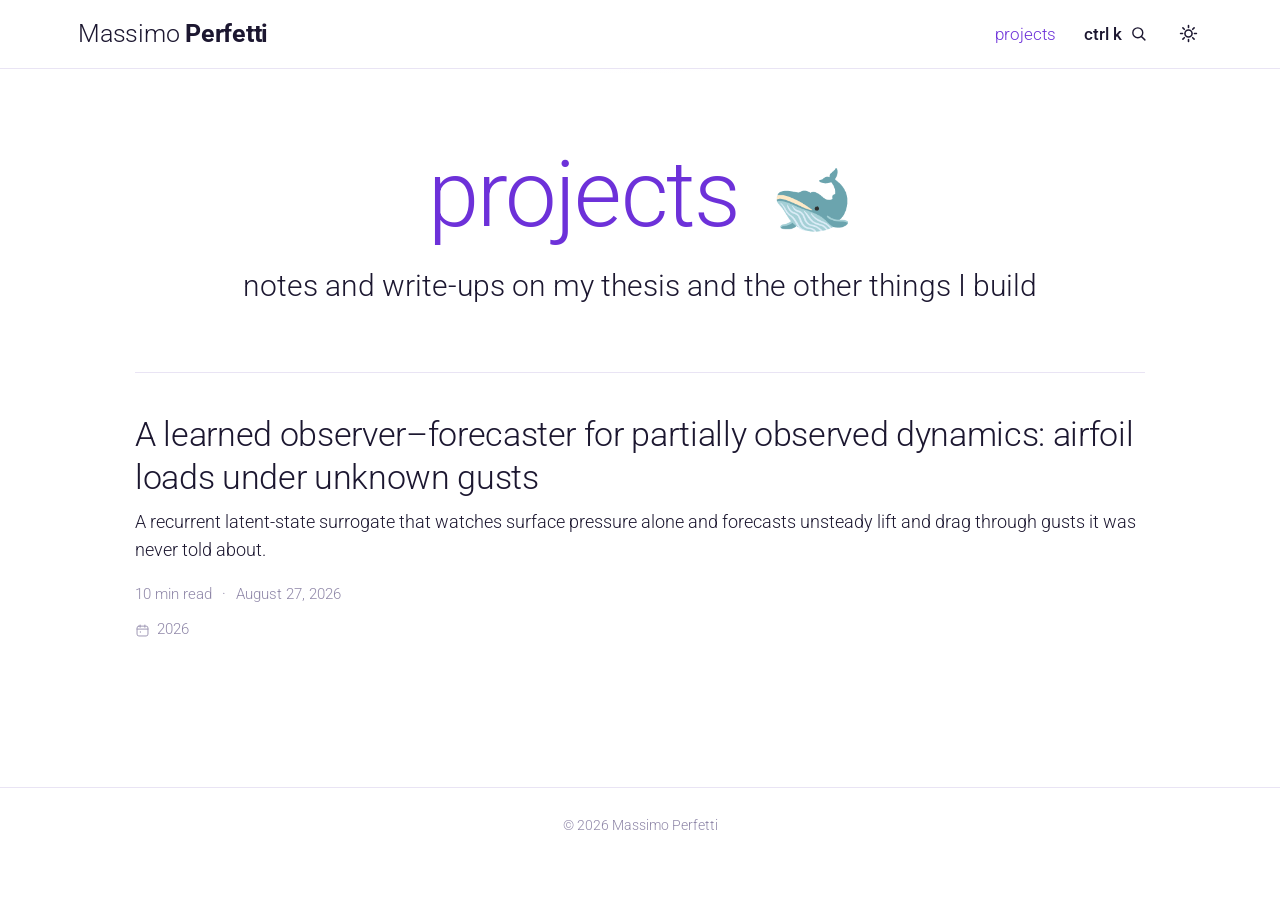
==== index.html @ 525d8341 "feat: personal projects site with ctrl-k search and violet theme" ====
<!doctype html>
<html lang="en" data-theme="light">
  <head>
    <meta charset="utf-8" />
    <meta name="viewport" content="width=device-width, initial-scale=1" />
    <title>projects · Massimo Perfetti</title>
    <meta
      name="description"
      content="Write-ups on my thesis and other projects — Massimo Perfetti."
    />
    <link rel="preconnect" href="https://fonts.googleapis.com" />
    <link rel="preconnect" href="https://fonts.gstatic.com" crossorigin />
    <link
      href="https://fonts.googleapis.com/css2?family=Roboto:wght@300;400;500;700&family=Roboto+Mono:wght@400&display=swap"
      rel="stylesheet"
    />
    <link rel="stylesheet" href="assets/css/main.css" />
    <script src="assets/js/posts.js"></script>
    <script src="assets/js/main.js"></script>
  </head>

  <body data-root="./">
    <header class="site-header">
      <div class="site-header__inner">
        <a class="brand" href="index.html">Massimo <strong>Perfetti</strong></a>

        <nav class="site-nav">
          <a class="is-active" href="index.html">projects</a>

          <button class="nav-search" type="button" data-search-open aria-label="Search (ctrl k)">
            <span class="nav-search__label">ctrl k</span>
            <svg viewBox="0 0 24 24" fill="none" stroke="currentColor" stroke-width="2" aria-hidden="true">
              <circle cx="11" cy="11" r="7" />
              <line x1="16.5" y1="16.5" x2="21" y2="21" stroke-linecap="round" />
            </svg>
          </button>

          <button class="theme-toggle" type="button" data-theme-toggle aria-label="Toggle theme">
            <svg class="icon-sun" viewBox="0 0 24 24" fill="none" stroke="currentColor" stroke-width="2" aria-hidden="true">
              <circle cx="12" cy="12" r="4.5" />
              <path d="M12 2v2.5M12 19.5V22M2 12h2.5M19.5 12H22M4.9 4.9l1.8 1.8M17.3 17.3l1.8 1.8M19.1 4.9l-1.8 1.8M6.7 17.3l-1.8 1.8" stroke-linecap="round" />
            </svg>
            <svg class="icon-moon" viewBox="0 0 24 24" fill="none" stroke="currentColor" stroke-width="2" aria-hidden="true">
              <path d="M20 14.5A8.5 8.5 0 0 1 9.5 4a8.5 8.5 0 1 0 10.5 10.5z" stroke-linejoin="round" />
            </svg>
          </button>
        </nav>
      </div>
    </header>

    <main class="page">
      <section class="masthead">
        <h1 class="masthead__title">projects <span class="emoji">🐋</span></h1>
        <p class="masthead__lede">
          notes and write-ups on my thesis and the other things I build
        </p>
      </section>

      <!-- Entries are rendered from assets/js/posts.js -->
      <section class="post-list" id="post-list"></section>
    </main>

    <footer class="site-footer">© 2026 Massimo Perfetti</footer>

    <!-- ------------------------------------------------------ search modal -->
    <div class="search-overlay" id="search-overlay" role="dialog" aria-modal="true" aria-label="Search">
      <div class="search-panel">
        <div class="search-panel__field">
          <svg viewBox="0 0 24 24" fill="none" stroke="currentColor" stroke-width="2" aria-hidden="true">
            <circle cx="11" cy="11" r="7" />
            <line x1="16.5" y1="16.5" x2="21" y2="21" stroke-linecap="round" />
          </svg>
          <input
            id="search-input"
            type="text"
            placeholder="search keywords…"
            autocomplete="off"
            spellcheck="false"
          />
          <span class="search-hint">esc</span>
        </div>
        <ul class="search-results" id="search-results"></ul>
      </div>
    </div>
  </body>
</html>
---- assets/css/main.css ----
/* ---------------------------------------------------------------------------
   Base tokens. Light is the default; dark is applied via [data-theme="dark"]
   on <html> (set by assets/js/main.js before first paint).
   --------------------------------------------------------------------------- */
:root {
  --bg: #ffffff;
  --bg-elevated: #ffffff;
  --text: #1c1730;
  --text-muted: #6a6285;
  --text-faint: #8f87a8;
  --rule: #e9e4f4;
  --accent: #6d31d9;
  --accent-strong: #5722b8;
  --accent-soft: rgba(109, 49, 217, 0.1);
  --shadow: 0 18px 48px rgba(38, 22, 78, 0.18);
  --header-h: 68px;
  --measure: 760px;
  --font-sans: "Roboto", -apple-system, BlinkMacSystemFont, "Segoe UI", Helvetica, Arial, sans-serif;
  --font-mono: "Roboto Mono", ui-monospace, SFMono-Regular, Menlo, Consolas, monospace;
}

/* midnight violet */
html[data-theme="dark"] {
  --bg: #120f22;
  --bg-elevated: #1b1633;
  --text: #ece8f8;
  --text-muted: #a79ecb;
  --text-faint: #8079a6;
  --rule: #2a2348;
  --accent: #b18bff;
  --accent-strong: #c9adff;
  --accent-soft: rgba(177, 139, 255, 0.16);
  --shadow: 0 18px 48px rgba(0, 0, 0, 0.6);
  --wash: rgba(139, 92, 246, 0.22);
}

*,
*::before,
*::after {
  box-sizing: border-box;
}

html {
  -webkit-text-size-adjust: 100%;
}

body {
  margin: 0;
  background-color: var(--bg);
  /* a violet wash behind the masthead, kept faint on white */
  background-image: radial-gradient(
    900px 460px at 50% -240px,
    var(--wash, rgba(109, 49, 217, 0.07)),
    transparent 70%
  );
  background-repeat: no-repeat;
  background-attachment: fixed;
  color: var(--text);
  font-family: var(--font-sans);
  font-size: 17px;
  line-height: 1.7;
  font-weight: 300;
  -webkit-font-smoothing: antialiased;
}

a {
  color: var(--accent);
  text-decoration: none;
}

a:hover {
  text-decoration: underline;
}

hr {
  border: 0;
  border-top: 1px solid var(--rule);
  margin: 0;
}

/* --------------------------------------------------------------- header --- */
.site-header {
  position: sticky;
  top: 0;
  z-index: 40;
  background: var(--bg);
  background: color-mix(in srgb, var(--bg) 84%, transparent);
  backdrop-filter: saturate(180%) blur(12px);
  border-bottom: 1px solid var(--rule);
}

.site-header__inner {
  max-width: 1180px;
  margin: 0 auto;
  padding: 0 28px;
  height: var(--header-h);
  display: flex;
  align-items: center;
  justify-content: space-between;
  gap: 24px;
}

.brand {
  font-size: 25px;
  letter-spacing: -0.01em;
  color: var(--text);
  font-weight: 300;
  white-space: nowrap;
}

.brand:hover {
  text-decoration: none;
  color: var(--text);
}

.brand strong {
  font-weight: 700;
}

.site-nav {
  display: flex;
  align-items: center;
  gap: 26px;
  font-size: 17px;
}

.site-nav a {
  color: var(--text);
  font-weight: 300;
}

.site-nav a:hover {
  color: var(--accent);
  text-decoration: none;
}

.site-nav a.is-active {
  color: var(--accent);
}

.nav-search {
  display: inline-flex;
  align-items: center;
  gap: 8px;
  background: none;
  border: 0;
  padding: 4px 2px;
  cursor: pointer;
  color: var(--text);
  font-family: inherit;
  font-size: 17px;
  font-weight: 500;
}

.nav-search:hover {
  color: var(--accent);
}

.nav-search svg {
  width: 17px;
  height: 17px;
}

.theme-toggle {
  background: none;
  border: 0;
  cursor: pointer;
  color: var(--text);
  padding: 4px;
  line-height: 0;
}

.theme-toggle:hover {
  color: var(--accent);
}

.theme-toggle svg {
  width: 19px;
  height: 19px;
}

html[data-theme="dark"] .theme-toggle .icon-sun {
  display: none;
}

html:not([data-theme="dark"]) .theme-toggle .icon-moon {
  display: none;
}

/* ------------------------------------------------------------- page body -- */
.page {
  max-width: 1180px;
  margin: 0 auto;
  padding: 0 28px 110px;
}

.masthead {
  text-align: center;
  padding: 78px 0 26px;
}

.masthead__title {
  font-weight: 300;
  font-size: clamp(48px, 8vw, 92px);
  line-height: 1.05;
  color: var(--accent);
  margin: 0 0 22px;
  letter-spacing: -0.02em;
}

.masthead__title .emoji {
  font-size: 0.72em;
  margin-left: 0.18em;
  vertical-align: 0.06em;
}

.masthead__lede {
  max-width: 820px;
  margin: 0 auto;
  font-size: clamp(22px, 2.6vw, 30px);
  line-height: 1.35;
  font-weight: 300;
  color: var(--text);
}

.post-list {
  max-width: 1010px;
  margin: 40px auto 0;
}

.post-item {
  padding: 40px 0 34px;
}

.post-item__title {
  margin: 0 0 10px;
  font-size: clamp(26px, 3.2vw, 34px);
  font-weight: 300;
  line-height: 1.25;
  letter-spacing: -0.01em;
}

.post-item__title a {
  color: var(--text);
}

.post-item__title a:hover {
  color: var(--accent);
  text-decoration: none;
}

.post-item__desc {
  margin: 0 0 18px;
  color: var(--text);
  font-size: 18px;
  line-height: 1.55;
}

.post-item__meta {
  color: var(--text-faint);
  font-size: 15px;
  display: flex;
  flex-wrap: wrap;
  align-items: center;
  gap: 10px;
}

.post-item__tags {
  margin-top: 10px;
  display: flex;
  flex-wrap: wrap;
  align-items: center;
  gap: 14px;
  font-size: 15px;
  color: var(--text-faint);
}

.post-item__tags .tag {
  color: var(--text-faint);
  display: inline-flex;
  align-items: center;
}

.tag__icon {
  width: 15px;
  height: 15px;
  margin-right: 7px;
  opacity: 0.85;
}

.tag--year {
  color: var(--text-muted);
}

.tag-sep {
  opacity: 0.5;
}

/* ------------------------------------------------------------- post page -- */
.post-header {
  max-width: 900px;
  margin: 0 auto;
  padding: 64px 0 46px;
}

.post-header__title {
  font-size: clamp(40px, 5.4vw, 62px);
  font-weight: 700;
  line-height: 1.12;
  letter-spacing: -0.02em;
  margin: 0 0 22px;
  color: var(--text);
}

.post-header__lede {
  font-size: clamp(19px, 2.1vw, 23px);
  line-height: 1.5;
  font-weight: 300;
  color: var(--text);
  margin: 0;
  max-width: 780px;
}

.post-meta {
  max-width: 900px;
  margin: 0 auto;
  padding: 30px 0;
  display: grid;
  grid-template-columns: repeat(auto-fit, minmax(190px, 1fr));
  gap: 26px 40px;
}

.post-meta__label {
  font-size: 12px;
  letter-spacing: 0.09em;
  text-transform: uppercase;
  color: var(--text-faint);
  margin-bottom: 6px;
}

.post-meta__value {
  font-size: 17px;
  color: var(--text);
}

.post-body {
  max-width: var(--measure);
  margin: 0 auto;
  padding: 54px 0 0;
  font-size: 18px;
  min-height: 22vh;
}

.post-body h2 {
  font-weight: 400;
  font-size: 30px;
  margin: 46px 0 14px;
  letter-spacing: -0.01em;
}

.post-body p {
  margin: 0 0 20px;
}

.post-body code {
  font-family: var(--font-mono);
  font-size: 0.9em;
}

.post-nav {
  max-width: var(--measure);
  margin: 74px auto 0;
  padding-top: 22px;
  border-top: 1px solid var(--rule);
  font-size: 16px;
}

/* ----------------------------------------------------------- search modal -- */
.search-overlay {
  position: fixed;
  inset: 0;
  z-index: 90;
  display: none;
  padding: 12vh 20px 20px;
  background: rgba(35, 22, 74, 0.34);
  backdrop-filter: blur(2px);
}

.search-overlay.is-open {
  display: block;
}

html[data-theme="dark"] .search-overlay {
  background: rgba(8, 5, 20, 0.66);
}

.search-panel {
  max-width: 640px;
  margin: 0 auto;
  background: var(--bg-elevated);
  border: 1px solid var(--rule);
  border-radius: 12px;
  box-shadow: var(--shadow);
  overflow: hidden;
}

.search-panel__field {
  display: flex;
  align-items: center;
  gap: 12px;
  padding: 16px 18px;
  border-bottom: 1px solid var(--rule);
}

.search-panel__field svg {
  width: 18px;
  height: 18px;
  color: var(--text-faint);
  flex: none;
}

#search-input {
  flex: 1;
  border: 0;
  outline: 0;
  background: transparent;
  color: var(--text);
  font-family: inherit;
  font-size: 18px;
  font-weight: 300;
}

#search-input::placeholder {
  color: var(--text-faint);
}

.search-hint {
  font-size: 12px;
  color: var(--text-faint);
  border: 1px solid var(--rule);
  border-radius: 5px;
  padding: 2px 6px;
  font-family: var(--font-mono);
}

.search-results {
  list-style: none;
  margin: 0;
  padding: 6px;
  max-height: 56vh;
  overflow-y: auto;
}

.search-results li a {
  display: block;
  padding: 12px 14px;
  border-radius: 8px;
  color: var(--text);
}

.search-results li a:hover,
.search-results li.is-active a {
  background: var(--accent-soft);
  text-decoration: none;
}

.search-results__title {
  font-size: 17px;
  line-height: 1.35;
}

.search-results__meta {
  font-size: 13px;
  color: var(--text-faint);
  margin-top: 3px;
}

.search-results mark {
  background: transparent;
  color: var(--accent);
  font-weight: 500;
}

.search-empty {
  padding: 22px 20px;
  color: var(--text-faint);
  font-size: 15px;
}

/* -------------------------------------------------------------- footer ---- */
.site-footer {
  border-top: 1px solid var(--rule);
  color: var(--text-faint);
  font-size: 14px;
  text-align: center;
  padding: 26px 20px 34px;
}

/* -------------------------------------------------------------- mobile ---- */
@media (max-width: 720px) {
  .site-header__inner {
    padding: 0 18px;
    gap: 14px;
  }

  .site-nav {
    gap: 16px;
    font-size: 16px;
  }

  .nav-search__label {
    display: none;
  }

  .brand {
    font-size: 21px;
  }

  .page {
    padding: 0 18px 80px;
  }

  .masthead {
    padding: 52px 0 18px;
  }
}
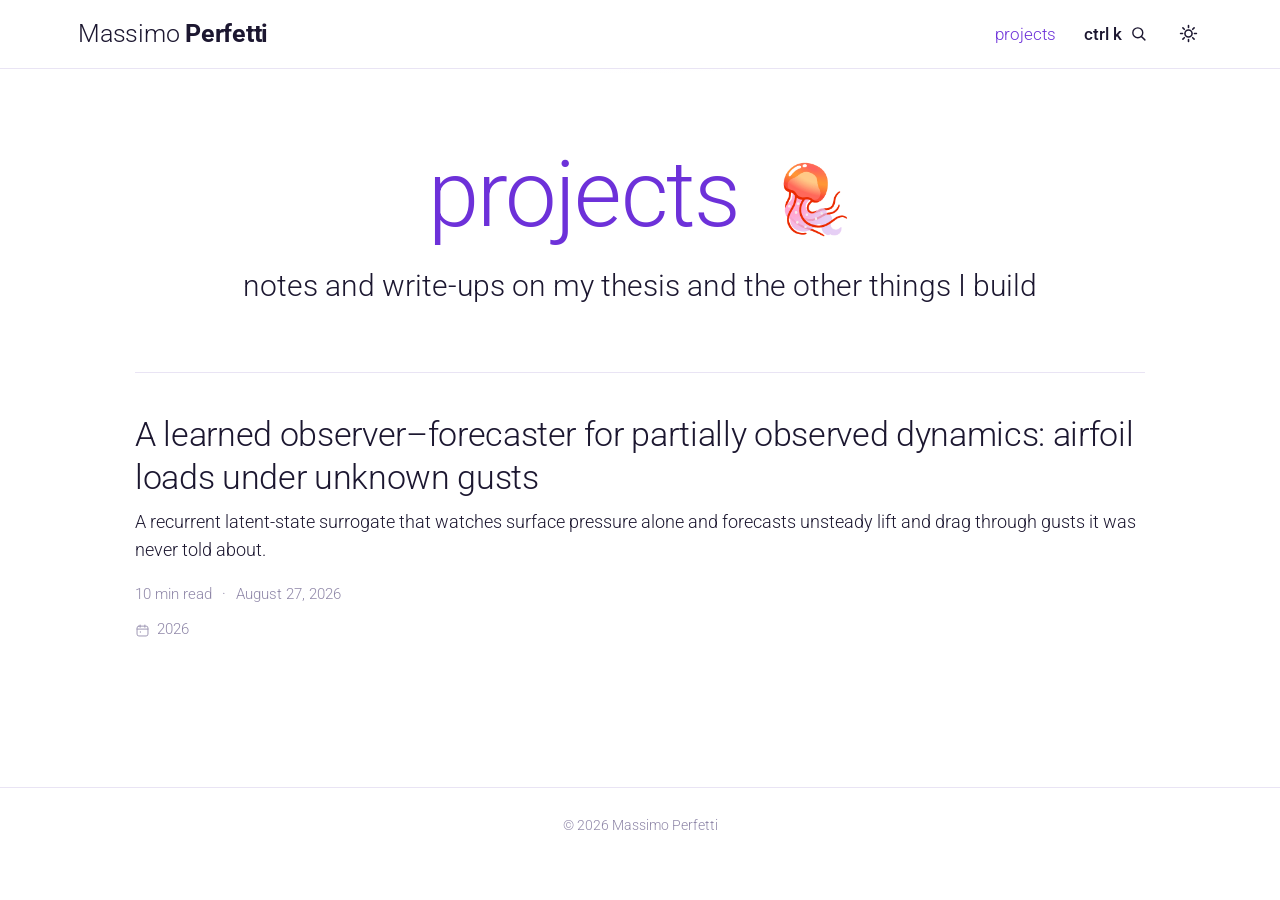
==== commit b80e8923: "style: jellyfish masthead emoji" ====
--- a/index.html
+++ b/index.html
@@ -50,7 +50,7 @@
 
     <main class="page">
       <section class="masthead">
-        <h1 class="masthead__title">projects <span class="emoji">🐋</span></h1>
+        <h1 class="masthead__title">projects <span class="emoji">🪼</span></h1>
         <p class="masthead__lede">
           notes and write-ups on my thesis and the other things I build
         </p>
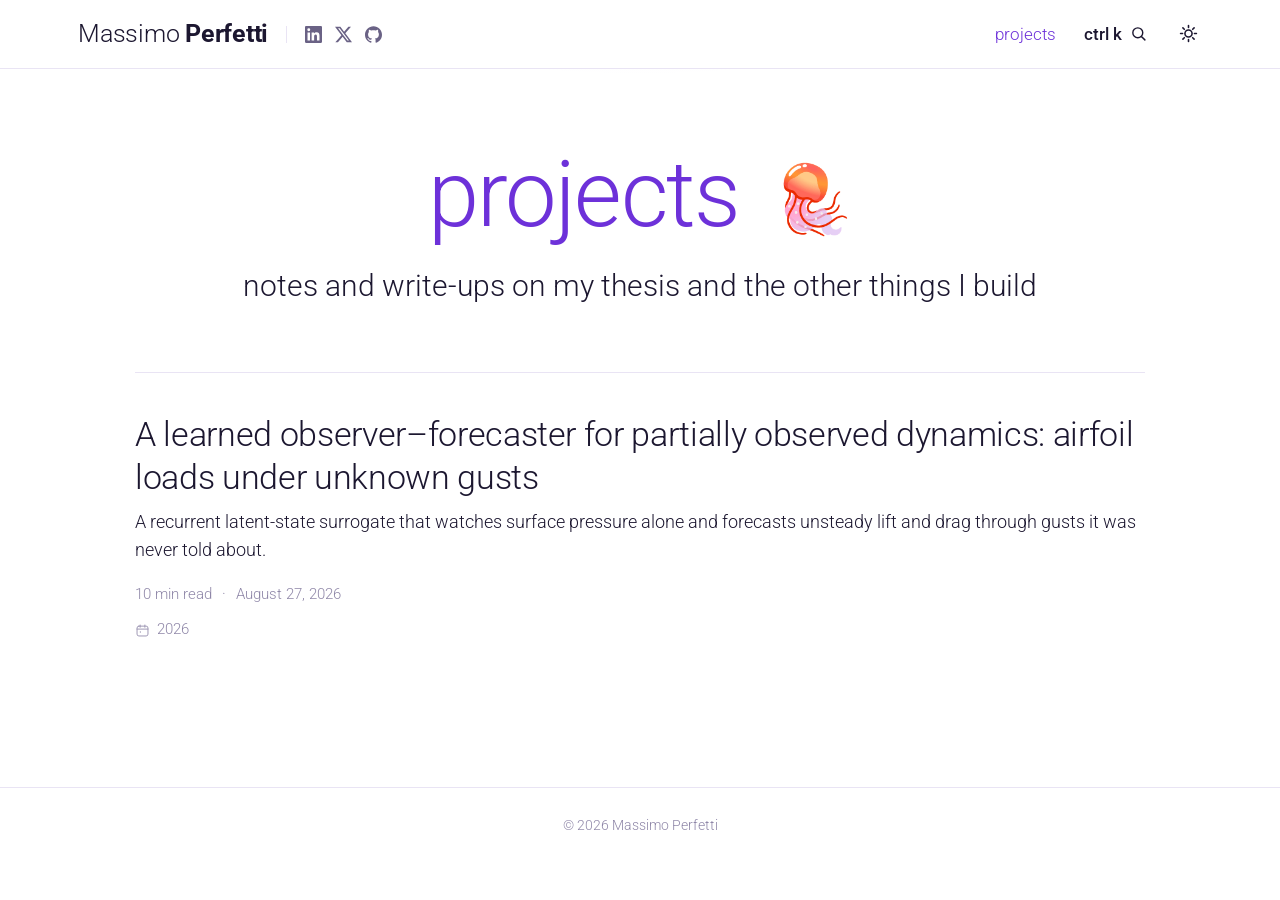
==== commit 0669dc4e: "feat: social icons in the header, thesis repo link on the project page" ====
--- a/index.html
+++ b/index.html
@@ -22,7 +22,20 @@
   <body data-root="./">
     <header class="site-header">
       <div class="site-header__inner">
-        <a class="brand" href="index.html">Massimo <strong>Perfetti</strong></a>
+        <div class="brand-block">
+          <a class="brand" href="index.html">Massimo <strong>Perfetti</strong></a>
+          <div class="socials">
+            <a href="https://www.linkedin.com/in/mperfetti4/" target="_blank" rel="noopener noreferrer" aria-label="LinkedIn">
+              <svg viewBox="0 0 24 24" fill="currentColor" aria-hidden="true"><path d="M20.447 20.452h-3.554v-5.569c0-1.328-.027-3.037-1.852-3.037-1.853 0-2.136 1.445-2.136 2.939v5.667H9.351V9h3.414v1.561h.046c.477-.9 1.637-1.85 3.37-1.85 3.601 0 4.267 2.37 4.267 5.455v6.286zM5.337 7.433a2.062 2.062 0 01-2.063-2.065 2.064 2.064 0 112.063 2.065zm1.782 13.019H3.555V9h3.564v11.452zM22.225 0H1.771C.792 0 0 .774 0 1.729v20.542C0 23.227.792 24 1.771 24h20.451C23.2 24 24 23.227 24 22.271V1.729C24 .774 23.2 0 22.222 0h.003z" /></svg>
+            </a>
+            <a href="https://x.com/chefcurry4L" target="_blank" rel="noopener noreferrer" aria-label="X">
+              <svg viewBox="0 0 24 24" fill="currentColor" aria-hidden="true"><path d="M18.901 1.153h3.68l-8.04 9.19L24 22.846h-7.406l-5.8-7.584-6.638 7.584H.474l8.6-9.83L0 1.154h7.594l5.243 6.932ZM17.61 20.644h2.039L6.486 3.24H4.298Z" /></svg>
+            </a>
+            <a href="https://github.com/Chefcurry4" target="_blank" rel="noopener noreferrer" aria-label="GitHub">
+              <svg viewBox="0 0 24 24" fill="currentColor" aria-hidden="true"><path d="M12 .297c-6.63 0-12 5.373-12 12 0 5.303 3.438 9.8 8.205 11.385.6.113.82-.258.82-.577 0-.285-.01-1.04-.015-2.04-3.338.724-4.042-1.61-4.042-1.61C4.422 18.07 3.633 17.7 3.633 17.7c-1.087-.744.084-.729.084-.729 1.205.084 1.838 1.236 1.838 1.236 1.07 1.835 2.809 1.305 3.495.998.108-.776.417-1.305.76-1.605-2.665-.3-5.466-1.332-5.466-5.93 0-1.31.465-2.38 1.235-3.22-.135-.303-.54-1.523.105-3.176 0 0 1.005-.322 3.3 1.23.96-.267 1.98-.399 3-.405 1.02.006 2.04.138 3 .405 2.28-1.552 3.285-1.23 3.285-1.23.645 1.653.24 2.873.12 3.176.765.84 1.23 1.91 1.23 3.22 0 4.61-2.805 5.625-5.475 5.92.42.36.81 1.096.81 2.22 0 1.606-.015 2.896-.015 3.286 0 .315.21.69.825.57C20.565 22.092 24 17.592 24 12.297c0-6.627-5.373-12-12-12" /></svg>
+            </a>
+          </div>
+        </div>
 
         <nav class="site-nav">
           <a class="is-active" href="index.html">projects</a>
--- a/assets/css/main.css
+++ b/assets/css/main.css
@@ -117,6 +117,39 @@
   font-weight: 700;
 }
 
+.brand-block {
+  display: flex;
+  align-items: center;
+  gap: 18px;
+  min-width: 0;
+}
+
+.socials {
+  display: flex;
+  align-items: center;
+  gap: 13px;
+  padding-left: 18px;
+  border-left: 1px solid var(--rule);
+}
+
+.socials a {
+  display: inline-flex;
+  color: var(--text-muted);
+  line-height: 0;
+  transition: color 0.15s ease, transform 0.15s ease;
+}
+
+.socials a:hover {
+  color: var(--accent);
+  transform: translateY(-1px);
+  text-decoration: none;
+}
+
+.socials svg {
+  width: 17px;
+  height: 17px;
+}
+
 .site-nav {
   display: flex;
   align-items: center;
@@ -341,6 +374,19 @@
 .post-meta__value {
   font-size: 17px;
   color: var(--text);
+}
+
+.repo-link {
+  display: inline-flex;
+  align-items: center;
+  gap: 8px;
+  color: var(--accent);
+}
+
+.repo-link svg {
+  width: 16px;
+  height: 16px;
+  flex: none;
 }
 
 .post-body {
@@ -516,6 +562,15 @@
     font-size: 21px;
   }
 
+  .brand-block {
+    gap: 12px;
+  }
+
+  .socials {
+    gap: 11px;
+    padding-left: 12px;
+  }
+
   .page {
     padding: 0 18px 80px;
   }
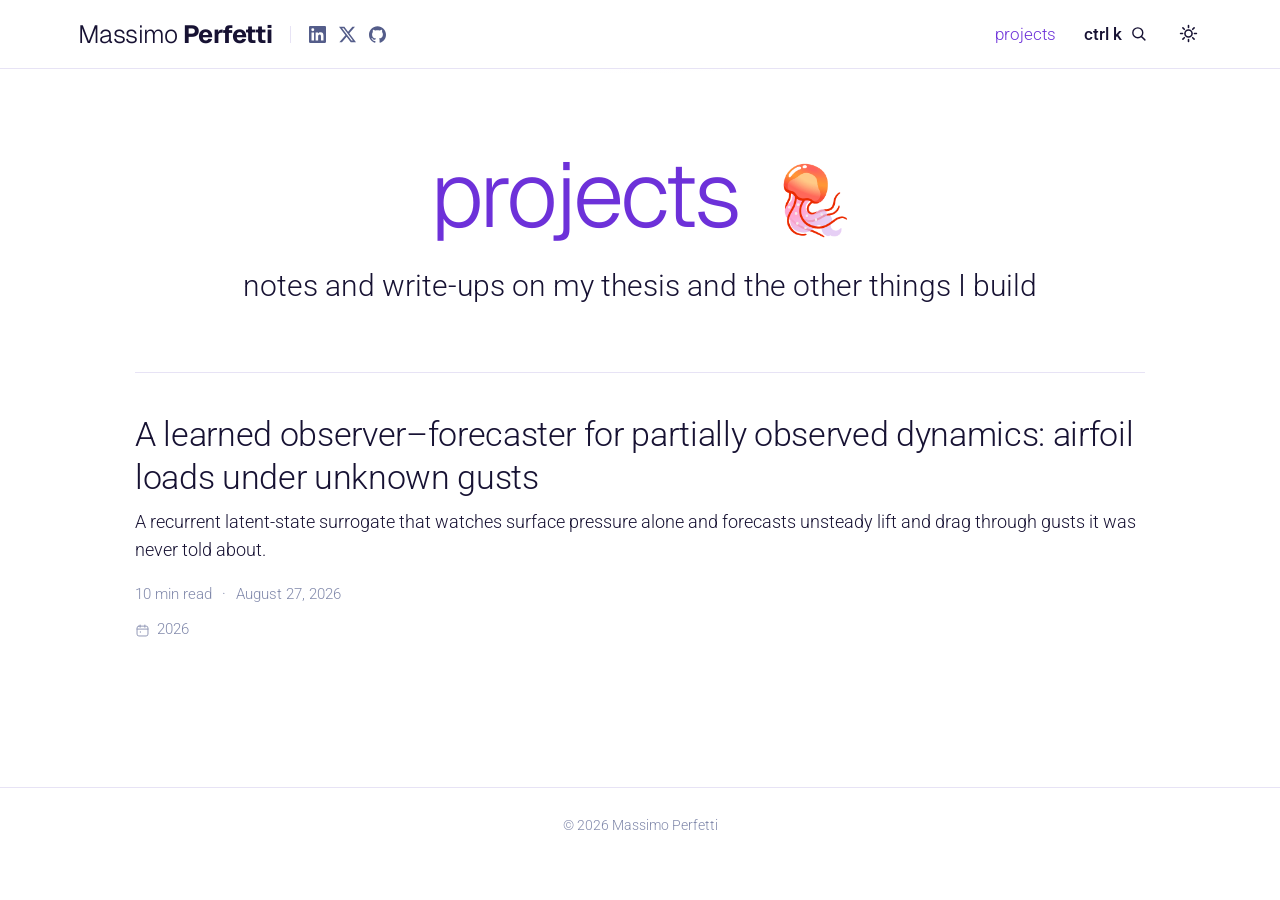
==== commit ee5c37db: "feat(site): thesis section scaffold, Geist titles, violet-black/blue palette - populate the thesis p" ====
--- a/index.html
+++ b/index.html
@@ -11,9 +11,12 @@
     <link rel="preconnect" href="https://fonts.googleapis.com" />
     <link rel="preconnect" href="https://fonts.gstatic.com" crossorigin />
     <link
-      href="https://fonts.googleapis.com/css2?family=Roboto:wght@300;400;500;700&family=Roboto+Mono:wght@400&display=swap"
+      href="https://fonts.googleapis.com/css2?family=Geist:wght@300;400;500;600;700&family=Geist+Mono:wght@400;500&family=Roboto:wght@300;400;500;700&display=swap"
       rel="stylesheet"
     />
+    <link rel="icon" href="assets/favicon.svg" type="image/svg+xml" />
+    <link rel="icon" href="assets/favicon-32.png" type="image/png" sizes="32x32" />
+    <link rel="apple-touch-icon" href="assets/apple-touch-icon.png" />
     <link rel="stylesheet" href="assets/css/main.css" />
     <script src="assets/js/posts.js"></script>
     <script src="assets/js/main.js"></script>
--- a/assets/css/main.css
+++ b/assets/css/main.css
@@ -5,31 +5,38 @@
 :root {
   --bg: #ffffff;
   --bg-elevated: #ffffff;
-  --text: #1c1730;
-  --text-muted: #6a6285;
-  --text-faint: #8f87a8;
-  --rule: #e9e4f4;
+  /* violet-black ink, cooling to blue-grey for secondary text */
+  --text: #171233;
+  --text-muted: #545d8a;
+  --text-faint: #8189ab;
+  --rule: #e7e3f5;
   --accent: #6d31d9;
   --accent-strong: #5722b8;
   --accent-soft: rgba(109, 49, 217, 0.1);
+  --accent-2: #2f5fe0;
+  --accent-2-soft: rgba(47, 95, 224, 0.1);
   --shadow: 0 18px 48px rgba(38, 22, 78, 0.18);
   --header-h: 68px;
   --measure: 760px;
   --font-sans: "Roboto", -apple-system, BlinkMacSystemFont, "Segoe UI", Helvetica, Arial, sans-serif;
-  --font-mono: "Roboto Mono", ui-monospace, SFMono-Regular, Menlo, Consolas, monospace;
+  --font-display: "Geist", "Roboto", -apple-system, BlinkMacSystemFont, "Segoe UI", Helvetica, Arial,
+    sans-serif;
+  --font-mono: "Geist Mono", "Roboto Mono", ui-monospace, SFMono-Regular, Menlo, Consolas, monospace;
 }
 
 /* midnight violet */
 html[data-theme="dark"] {
-  --bg: #120f22;
-  --bg-elevated: #1b1633;
-  --text: #ece8f8;
-  --text-muted: #a79ecb;
-  --text-faint: #8079a6;
-  --rule: #2a2348;
+  --bg: #0d0b1a;
+  --bg-elevated: #161230;
+  --text: #eceaf8;
+  --text-muted: #a6aed6;
+  --text-faint: #7b83ad;
+  --rule: #262046;
   --accent: #b18bff;
   --accent-strong: #c9adff;
   --accent-soft: rgba(177, 139, 255, 0.16);
+  --accent-2: #7aa2ff;
+  --accent-2-soft: rgba(122, 162, 255, 0.16);
   --shadow: 0 18px 48px rgba(0, 0, 0, 0.6);
   --wash: rgba(139, 92, 246, 0.22);
 }
@@ -101,8 +108,9 @@
 }
 
 .brand {
+  font-family: var(--font-display);
   font-size: 25px;
-  letter-spacing: -0.01em;
+  letter-spacing: -0.025em;
   color: var(--text);
   font-weight: 300;
   white-space: nowrap;
@@ -233,12 +241,13 @@
 }
 
 .masthead__title {
+  font-family: var(--font-display);
   font-weight: 300;
   font-size: clamp(48px, 8vw, 92px);
   line-height: 1.05;
   color: var(--accent);
   margin: 0 0 22px;
-  letter-spacing: -0.02em;
+  letter-spacing: -0.035em;
 }
 
 .masthead__title .emoji {
@@ -337,10 +346,11 @@
 }
 
 .post-header__title {
+  font-family: var(--font-display);
   font-size: clamp(40px, 5.4vw, 62px);
-  font-weight: 700;
-  line-height: 1.12;
-  letter-spacing: -0.02em;
+  font-weight: 600;
+  line-height: 1.1;
+  letter-spacing: -0.032em;
   margin: 0 0 22px;
   color: var(--text);
 }
@@ -376,6 +386,10 @@
   color: var(--text);
 }
 
+.post-meta__value--affil {
+  color: var(--accent);
+}
+
 .repo-link {
   display: inline-flex;
   align-items: center;
@@ -398,10 +412,11 @@
 }
 
 .post-body h2 {
-  font-weight: 400;
+  font-family: var(--font-display);
+  font-weight: 500;
   font-size: 30px;
   margin: 46px 0 14px;
-  letter-spacing: -0.01em;
+  letter-spacing: -0.022em;
 }
 
 .post-body p {
@@ -579,3 +594,288 @@
     padding: 52px 0 18px;
   }
 }
+
+/* ===========================================================================
+   Thesis long-form: abstract, section scaffold, contents rail, timeline.
+   Violet carries structure; blue carries the secondary/annotative layer.
+   =========================================================================== */
+
+/* ------------------------------------------------------------- abstract --- */
+.abstract {
+  margin: 0 0 12px;
+  padding: 26px 30px;
+  border-left: 2px solid var(--accent);
+  background: linear-gradient(
+    100deg,
+    var(--accent-soft),
+    color-mix(in srgb, var(--accent-2-soft) 60%, transparent) 62%,
+    transparent
+  );
+  border-radius: 0 10px 10px 0;
+}
+
+.abstract__label {
+  font-family: var(--font-mono);
+  font-size: 11px;
+  letter-spacing: 0.16em;
+  text-transform: uppercase;
+  color: var(--accent);
+  margin: 0 0 12px;
+}
+
+.abstract p {
+  margin: 0 0 14px;
+}
+
+.abstract p:last-child {
+  margin-bottom: 0;
+}
+
+/* ------------------------------------------------------- contents rail --- */
+.contents {
+  margin: 40px 0 8px;
+  padding: 24px 0 4px;
+  border-top: 1px solid var(--rule);
+  border-bottom: 1px solid var(--rule);
+}
+
+.contents__label {
+  font-family: var(--font-mono);
+  font-size: 11px;
+  letter-spacing: 0.16em;
+  text-transform: uppercase;
+  color: var(--text-faint);
+  margin: 0 0 16px;
+}
+
+.contents__list {
+  list-style: none;
+  margin: 0 0 20px;
+  padding: 0;
+  display: grid;
+  gap: 2px;
+}
+
+.contents__list a {
+  display: grid;
+  grid-template-columns: 74px 1fr;
+  gap: 14px;
+  align-items: baseline;
+  padding: 7px 10px 7px 0;
+  border-radius: 7px;
+  color: var(--text);
+  transition:
+    background-color 140ms ease,
+    transform 140ms ease;
+}
+
+.contents__list a:hover,
+.contents__list a:focus-visible {
+  text-decoration: none;
+  background: var(--accent-soft);
+  transform: translateX(3px);
+}
+
+.contents__list a:focus-visible {
+  outline: 2px solid var(--accent);
+  outline-offset: 2px;
+}
+
+.contents__num {
+  font-family: var(--font-mono);
+  font-size: 12px;
+  letter-spacing: 0.06em;
+  color: var(--accent-2);
+  text-transform: uppercase;
+}
+
+/* -------------------------------------------------------- section head --- */
+.section {
+  scroll-margin-top: calc(var(--header-h) + 18px);
+}
+
+.section__head {
+  margin: 68px 0 8px;
+  padding-top: 26px;
+  border-top: 1px solid var(--rule);
+}
+
+.section__eyebrow {
+  font-family: var(--font-mono);
+  font-size: 11px;
+  letter-spacing: 0.16em;
+  text-transform: uppercase;
+  color: var(--accent-2);
+  margin: 0 0 10px;
+}
+
+.post-body .section__title {
+  font-family: var(--font-display);
+  font-weight: 500;
+  font-size: clamp(27px, 3.4vw, 34px);
+  line-height: 1.18;
+  letter-spacing: -0.028em;
+  margin: 0;
+  color: var(--text);
+}
+
+.section__standfirst {
+  margin: 14px 0 0;
+  color: var(--text-muted);
+  max-width: 66ch;
+}
+
+/* -------------------------------------------------- question scaffolding -- */
+.questions {
+  list-style: none;
+  margin: 26px 0 0;
+  padding: 0;
+  display: grid;
+  gap: 1px;
+  background: var(--rule);
+  border: 1px solid var(--rule);
+  border-radius: 12px;
+  overflow: hidden;
+}
+
+.questions > li {
+  background: var(--bg);
+  padding: 18px 22px;
+  display: grid;
+  grid-template-columns: 42px 1fr;
+  gap: 16px;
+  align-items: baseline;
+  transition: background-color 150ms ease;
+}
+
+.questions > li:hover {
+  background: var(--bg-elevated);
+}
+
+.questions__id {
+  font-family: var(--font-mono);
+  font-size: 12px;
+  color: var(--accent);
+  letter-spacing: 0.04em;
+}
+
+.questions__q {
+  font-family: var(--font-display);
+  font-weight: 500;
+  font-size: 19px;
+  line-height: 1.4;
+  letter-spacing: -0.016em;
+  margin: 0;
+  color: var(--text);
+}
+
+.questions__scope {
+  margin: 7px 0 0;
+  font-size: 15.5px;
+  line-height: 1.55;
+  color: var(--text-muted);
+}
+
+/* placeholder marker for sections still to be written */
+.todo {
+  display: inline-flex;
+  align-items: center;
+  gap: 7px;
+  margin-top: 22px;
+  padding: 5px 12px;
+  border: 1px dashed var(--accent-2);
+  border-radius: 999px;
+  font-family: var(--font-mono);
+  font-size: 11.5px;
+  letter-spacing: 0.05em;
+  color: var(--accent-2);
+}
+
+/* ------------------------------------------------------------- timeline --- */
+.timeline {
+  list-style: none;
+  margin: 30px 0 0;
+  padding: 0 0 0 26px;
+  border-left: 1px solid var(--rule);
+  display: grid;
+  gap: 30px;
+}
+
+.timeline > li {
+  position: relative;
+}
+
+.timeline > li::before {
+  content: "";
+  position: absolute;
+  left: -31px;
+  top: 8px;
+  width: 9px;
+  height: 9px;
+  border-radius: 50%;
+  background: var(--bg);
+  border: 2px solid var(--accent-2);
+}
+
+.timeline > li[data-state="done"]::before {
+  background: var(--accent);
+  border-color: var(--accent);
+}
+
+.timeline > li[data-state="now"]::before {
+  background: var(--accent-2);
+  border-color: var(--accent-2);
+  box-shadow: 0 0 0 4px var(--accent-2-soft);
+}
+
+.timeline__when {
+  font-family: var(--font-mono);
+  font-size: 11.5px;
+  letter-spacing: 0.09em;
+  text-transform: uppercase;
+  color: var(--text-faint);
+  margin: 0 0 5px;
+}
+
+.timeline__what {
+  font-family: var(--font-display);
+  font-weight: 500;
+  font-size: 18px;
+  letter-spacing: -0.014em;
+  margin: 0;
+  color: var(--text);
+}
+
+.timeline__note {
+  margin: 5px 0 0;
+  font-size: 15.5px;
+  color: var(--text-muted);
+}
+
+@media (max-width: 640px) {
+  .contents__list a {
+    grid-template-columns: 60px 1fr;
+    gap: 10px;
+  }
+
+  .questions > li {
+    grid-template-columns: 32px 1fr;
+    gap: 10px;
+    padding: 16px 15px;
+  }
+
+  .abstract {
+    padding: 20px 18px;
+  }
+}
+
+@media (prefers-reduced-motion: reduce) {
+  .contents__list a,
+  .questions > li {
+    transition: none;
+  }
+
+  .contents__list a:hover {
+    transform: none;
+  }
+}
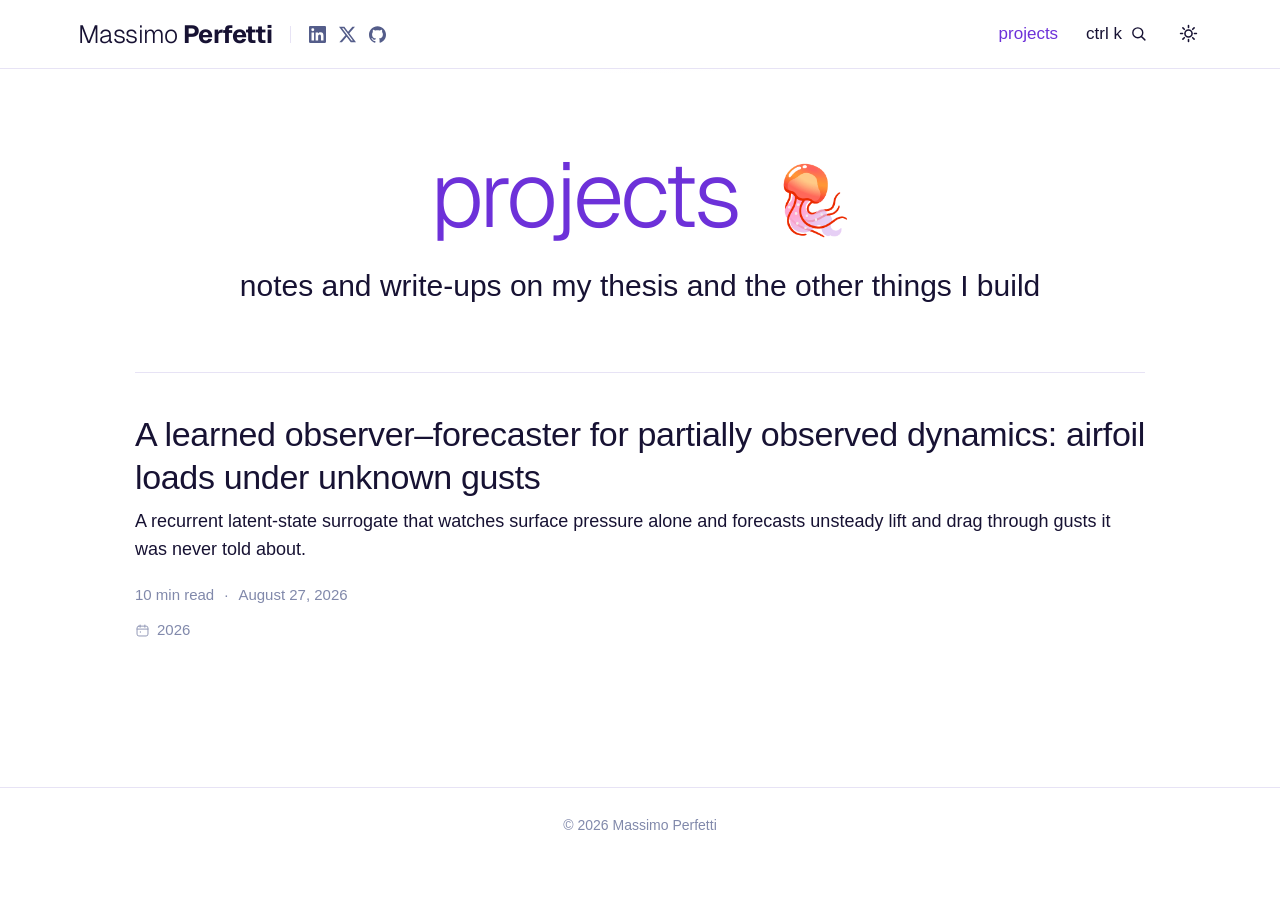
==== commit 7c044902: "style(site): system font for reading text, titles-only thesis scaffold - reading text now uses the n" ====
--- a/index.html
+++ b/index.html
@@ -11,7 +11,7 @@
     <link rel="preconnect" href="https://fonts.googleapis.com" />
     <link rel="preconnect" href="https://fonts.gstatic.com" crossorigin />
     <link
-      href="https://fonts.googleapis.com/css2?family=Geist:wght@300;400;500;600;700&family=Geist+Mono:wght@400;500&family=Roboto:wght@300;400;500;700&display=swap"
+      href="https://fonts.googleapis.com/css2?family=Geist:wght@400;500;600&display=swap"
       rel="stylesheet"
     />
     <link rel="icon" href="assets/favicon.svg" type="image/svg+xml" />
--- a/assets/css/main.css
+++ b/assets/css/main.css
@@ -18,10 +18,11 @@
   --shadow: 0 18px 48px rgba(38, 22, 78, 0.18);
   --header-h: 68px;
   --measure: 760px;
-  --font-sans: "Roboto", -apple-system, BlinkMacSystemFont, "Segoe UI", Helvetica, Arial, sans-serif;
-  --font-display: "Geist", "Roboto", -apple-system, BlinkMacSystemFont, "Segoe UI", Helvetica, Arial,
-    sans-serif;
-  --font-mono: "Geist Mono", "Roboto Mono", ui-monospace, SFMono-Regular, Menlo, Consolas, monospace;
+  /* native system stack for reading text — no webfont, renders as Segoe UI / SF */
+  --font-sans: -apple-system, BlinkMacSystemFont, "Segoe UI", Roboto, "Helvetica Neue", Arial,
+    "Noto Sans", "Liberation Sans", sans-serif;
+  --font-display: "Geist", var(--font-sans);
+  --font-mono: "Geist Mono", ui-monospace, SFMono-Regular, Menlo, Consolas, monospace;
 }
 
 /* midnight violet */
@@ -596,286 +597,57 @@
 }
 
 /* ===========================================================================
-   Thesis long-form: abstract, section scaffold, contents rail, timeline.
-   Violet carries structure; blue carries the secondary/annotative layer.
+   Thesis long-form. Deliberately plain: a contents list and section headings.
    =========================================================================== */
 
-/* ------------------------------------------------------------- abstract --- */
-.abstract {
-  margin: 0 0 12px;
-  padding: 26px 30px;
-  border-left: 2px solid var(--accent);
-  background: linear-gradient(
-    100deg,
-    var(--accent-soft),
-    color-mix(in srgb, var(--accent-2-soft) 60%, transparent) 62%,
-    transparent
-  );
-  border-radius: 0 10px 10px 0;
-}
-
-.abstract__label {
-  font-family: var(--font-mono);
-  font-size: 11px;
-  letter-spacing: 0.16em;
-  text-transform: uppercase;
-  color: var(--accent);
-  margin: 0 0 12px;
-}
-
-.abstract p {
-  margin: 0 0 14px;
-}
-
-.abstract p:last-child {
-  margin-bottom: 0;
-}
-
-/* ------------------------------------------------------- contents rail --- */
 .contents {
-  margin: 40px 0 8px;
-  padding: 24px 0 4px;
+  margin: 34px 0 10px;
+  padding: 22px 0;
   border-top: 1px solid var(--rule);
   border-bottom: 1px solid var(--rule);
 }
 
 .contents__label {
-  font-family: var(--font-mono);
-  font-size: 11px;
-  letter-spacing: 0.16em;
-  text-transform: uppercase;
-  color: var(--text-faint);
-  margin: 0 0 16px;
+  font-size: 15px;
+  color: var(--text-faint);
+  margin-bottom: 12px;
 }
 
 .contents__list {
   list-style: none;
-  margin: 0 0 20px;
+  margin: 0;
   padding: 0;
-  display: grid;
-  gap: 2px;
+}
+
+.contents__list li {
+  margin: 0 0 7px;
 }
 
 .contents__list a {
-  display: grid;
-  grid-template-columns: 74px 1fr;
-  gap: 14px;
-  align-items: baseline;
-  padding: 7px 10px 7px 0;
-  border-radius: 7px;
-  color: var(--text);
-  transition:
-    background-color 140ms ease,
-    transform 140ms ease;
-}
-
-.contents__list a:hover,
-.contents__list a:focus-visible {
+  color: var(--text);
+}
+
+.contents__list a:hover {
+  color: var(--accent);
   text-decoration: none;
-  background: var(--accent-soft);
-  transform: translateX(3px);
-}
-
-.contents__list a:focus-visible {
-  outline: 2px solid var(--accent);
-  outline-offset: 2px;
-}
-
-.contents__num {
-  font-family: var(--font-mono);
-  font-size: 12px;
-  letter-spacing: 0.06em;
-  color: var(--accent-2);
-  text-transform: uppercase;
-}
-
-/* -------------------------------------------------------- section head --- */
+}
+
 .section {
-  scroll-margin-top: calc(var(--header-h) + 18px);
-}
-
-.section__head {
-  margin: 68px 0 8px;
-  padding-top: 26px;
-  border-top: 1px solid var(--rule);
-}
-
-.section__eyebrow {
-  font-family: var(--font-mono);
-  font-size: 11px;
-  letter-spacing: 0.16em;
-  text-transform: uppercase;
-  color: var(--accent-2);
-  margin: 0 0 10px;
+  scroll-margin-top: calc(var(--header-h) + 16px);
 }
 
 .post-body .section__title {
   font-family: var(--font-display);
   font-weight: 500;
-  font-size: clamp(27px, 3.4vw, 34px);
-  line-height: 1.18;
-  letter-spacing: -0.028em;
+  font-size: 27px;
+  line-height: 1.25;
+  letter-spacing: -0.025em;
+  margin: 58px 0 14px;
+  color: var(--text);
+}
+
+/* a quiet note where the prose will go */
+.soon {
+  color: var(--text-faint);
   margin: 0;
-  color: var(--text);
-}
-
-.section__standfirst {
-  margin: 14px 0 0;
-  color: var(--text-muted);
-  max-width: 66ch;
-}
-
-/* -------------------------------------------------- question scaffolding -- */
-.questions {
-  list-style: none;
-  margin: 26px 0 0;
-  padding: 0;
-  display: grid;
-  gap: 1px;
-  background: var(--rule);
-  border: 1px solid var(--rule);
-  border-radius: 12px;
-  overflow: hidden;
-}
-
-.questions > li {
-  background: var(--bg);
-  padding: 18px 22px;
-  display: grid;
-  grid-template-columns: 42px 1fr;
-  gap: 16px;
-  align-items: baseline;
-  transition: background-color 150ms ease;
-}
-
-.questions > li:hover {
-  background: var(--bg-elevated);
-}
-
-.questions__id {
-  font-family: var(--font-mono);
-  font-size: 12px;
-  color: var(--accent);
-  letter-spacing: 0.04em;
-}
-
-.questions__q {
-  font-family: var(--font-display);
-  font-weight: 500;
-  font-size: 19px;
-  line-height: 1.4;
-  letter-spacing: -0.016em;
-  margin: 0;
-  color: var(--text);
-}
-
-.questions__scope {
-  margin: 7px 0 0;
-  font-size: 15.5px;
-  line-height: 1.55;
-  color: var(--text-muted);
-}
-
-/* placeholder marker for sections still to be written */
-.todo {
-  display: inline-flex;
-  align-items: center;
-  gap: 7px;
-  margin-top: 22px;
-  padding: 5px 12px;
-  border: 1px dashed var(--accent-2);
-  border-radius: 999px;
-  font-family: var(--font-mono);
-  font-size: 11.5px;
-  letter-spacing: 0.05em;
-  color: var(--accent-2);
-}
-
-/* ------------------------------------------------------------- timeline --- */
-.timeline {
-  list-style: none;
-  margin: 30px 0 0;
-  padding: 0 0 0 26px;
-  border-left: 1px solid var(--rule);
-  display: grid;
-  gap: 30px;
-}
-
-.timeline > li {
-  position: relative;
-}
-
-.timeline > li::before {
-  content: "";
-  position: absolute;
-  left: -31px;
-  top: 8px;
-  width: 9px;
-  height: 9px;
-  border-radius: 50%;
-  background: var(--bg);
-  border: 2px solid var(--accent-2);
-}
-
-.timeline > li[data-state="done"]::before {
-  background: var(--accent);
-  border-color: var(--accent);
-}
-
-.timeline > li[data-state="now"]::before {
-  background: var(--accent-2);
-  border-color: var(--accent-2);
-  box-shadow: 0 0 0 4px var(--accent-2-soft);
-}
-
-.timeline__when {
-  font-family: var(--font-mono);
-  font-size: 11.5px;
-  letter-spacing: 0.09em;
-  text-transform: uppercase;
-  color: var(--text-faint);
-  margin: 0 0 5px;
-}
-
-.timeline__what {
-  font-family: var(--font-display);
-  font-weight: 500;
-  font-size: 18px;
-  letter-spacing: -0.014em;
-  margin: 0;
-  color: var(--text);
-}
-
-.timeline__note {
-  margin: 5px 0 0;
-  font-size: 15.5px;
-  color: var(--text-muted);
-}
-
-@media (max-width: 640px) {
-  .contents__list a {
-    grid-template-columns: 60px 1fr;
-    gap: 10px;
-  }
-
-  .questions > li {
-    grid-template-columns: 32px 1fr;
-    gap: 10px;
-    padding: 16px 15px;
-  }
-
-  .abstract {
-    padding: 20px 18px;
-  }
-}
-
-@media (prefers-reduced-motion: reduce) {
-  .contents__list a,
-  .questions > li {
-    transition: none;
-  }
-
-  .contents__list a:hover {
-    transform: none;
-  }
-}
+}
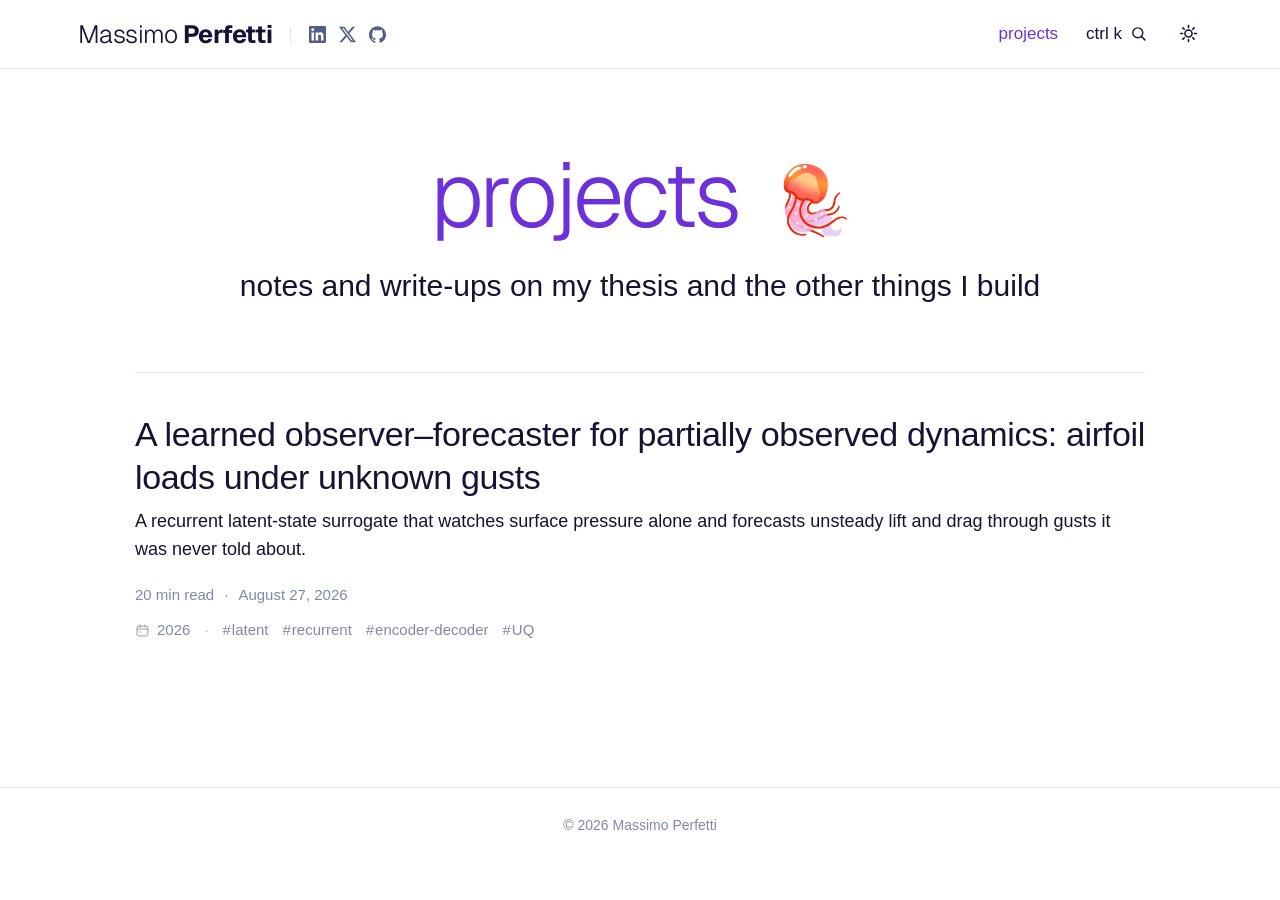
==== commit 097e1cc9: "feat(site): tag graph, favicon, refreshed chapter shell for the thesis post" ====
--- a/index.html
+++ b/index.html
@@ -15,11 +15,11 @@
       rel="stylesheet"
     />
     <link rel="icon" href="assets/favicon.svg" type="image/svg+xml" />
-    <link rel="icon" href="assets/favicon-32.png" type="image/png" sizes="32x32" />
+    <link rel="icon" href="assets/favicon.ico" sizes="32x32" />
     <link rel="apple-touch-icon" href="assets/apple-touch-icon.png" />
-    <link rel="stylesheet" href="assets/css/main.css" />
-    <script src="assets/js/posts.js"></script>
-    <script src="assets/js/main.js"></script>
+    <link rel="stylesheet" href="assets/css/main.css?v=c1a4e7f2" />
+    <script src="assets/js/posts.js?v=7c22d1e0"></script>
+    <script src="assets/js/main.js?v=9c04f7aa"></script>
   </head>
 
   <body data-root="./">
--- a/assets/css/main.css
+++ b/assets/css/main.css
@@ -335,6 +335,21 @@
   color: var(--text-muted);
 }
 
+/* clickable tag chips open the graph view */
+.tag--link {
+  background: none;
+  border: 0;
+  padding: 0;
+  font: inherit;
+  color: var(--text-faint);
+  cursor: pointer;
+  transition: color 140ms ease;
+}
+
+.tag--link:hover {
+  color: var(--accent);
+}
+
 .tag-sep {
   opacity: 0.5;
 }
@@ -597,43 +612,124 @@
 }
 
 /* ===========================================================================
-   Thesis long-form. Deliberately plain: a contents list and section headings.
+   Thesis long-form. A document layout: contents rail pinned near the left
+   edge of the window, a wide reading column beside it.
    =========================================================================== */
 
-.contents {
-  margin: 34px 0 10px;
-  padding: 22px 0;
-  border-top: 1px solid var(--rule);
-  border-bottom: 1px solid var(--rule);
-}
-
-.contents__label {
-  font-size: 15px;
+:root {
+  --doc-gutter: clamp(22px, 4vw, 76px);
+  --doc-measure: 980px;
+  --doc-rail: 236px;
+}
+
+/* the doc pages run edge-to-edge and share one left gutter with the chrome */
+body.doc .site-header__inner {
+  max-width: none;
+  padding-left: var(--doc-gutter);
+  padding-right: var(--doc-gutter);
+}
+
+body.doc .page {
+  max-width: none;
+  padding-left: var(--doc-gutter);
+  padding-right: var(--doc-gutter);
+}
+
+body.doc .site-footer {
+  text-align: left;
+  padding-left: var(--doc-gutter);
+  padding-right: var(--doc-gutter);
+}
+
+.post-layout {
+  display: grid;
+  grid-template-columns: minmax(0, var(--doc-measure));
+  justify-content: start;
+}
+
+/* header, meta and body all share the reading column */
+body.doc .post-header,
+body.doc .post-meta,
+body.doc .post-body,
+
+
+.post-main {
+  min-width: 0;
+}
+
+.post-toc__label {
+  font-size: 12px;
+  letter-spacing: 0.09em;
+  text-transform: uppercase;
   color: var(--text-faint);
   margin-bottom: 12px;
 }
 
-.contents__list {
+.post-toc__list {
   list-style: none;
   margin: 0;
   padding: 0;
 }
 
-.contents__list li {
-  margin: 0 0 7px;
-}
-
-.contents__list a {
-  color: var(--text);
-}
-
-.contents__list a:hover {
-  color: var(--accent);
+.post-toc__list a {
+  display: block;
+  padding: 7px 0 7px 15px;
+  margin-left: -1px;
+  border-left: 2px solid transparent;
+  color: var(--text-muted);
+  font-size: 14.5px;
+  line-height: 1.45;
+  transition: color 130ms ease, border-color 130ms ease;
+}
+
+.post-toc__list a:hover {
+  color: var(--text);
   text-decoration: none;
 }
 
+.post-toc__list a.is-current {
+  color: var(--accent);
+  border-left-color: var(--accent);
+}
+
+/* narrow: the rail becomes a plain list above the text */
+@media (max-width: 1099px) {
+  .post-toc {
+    max-width: var(--doc-measure);
+    padding: 22px 0;
+    border-top: 1px solid var(--rule);
+    border-bottom: 1px solid var(--rule);
+  }
+
+  .post-toc__list a {
+    padding-left: 0;
+    border-left: 0;
+  }
+}
+
+/* wide: rail on the left, reading column beside it */
+@media (min-width: 1100px) {
+  .post-layout {
+    grid-template-columns: var(--doc-rail) minmax(0, var(--doc-measure));
+    gap: clamp(48px, 5vw, 88px);
+  }
+
+  .post-toc {
+    position: sticky;
+    top: calc(var(--header-h) + 26px);
+    align-self: start;
+    padding-top: 64px;
+    max-height: calc(100vh - var(--header-h) - 60px);
+    overflow-y: auto;
+  }
+
+  .post-toc__list {
+    border-left: 1px solid var(--rule);
+  }
+}
+
 .section {
-  scroll-margin-top: calc(var(--header-h) + 16px);
+  scroll-margin-top: calc(var(--header-h) + 20px);
 }
 
 .post-body .section__title {
@@ -643,7 +739,11 @@
   line-height: 1.25;
   letter-spacing: -0.025em;
   margin: 58px 0 14px;
-  color: var(--text);
+  color: var(--accent);
+}
+
+.post-body .section:first-child .section__title {
+  margin-top: 0;
 }
 
 /* a quiet note where the prose will go */
@@ -651,3 +751,300 @@
   color: var(--text-faint);
   margin: 0;
 }
+
+/* inline overview sketch; the svg scales with the column and inherits Geist */
+.post-figure {
+  margin: 30px 0 8px;
+}
+
+.post-figure svg,
+.post-figure img {
+  display: block;
+  width: 100%;
+  height: auto;
+}
+
+.post-figure figcaption {
+  margin-top: 10px;
+  font-size: 14.5px;
+  line-height: 1.55;
+  color: var(--text-faint);
+}
+
+/* subsection headings and pull-quotes inside a part */
+.post-body h3 {
+  font-family: var(--font-display);
+  font-weight: 500;
+  font-size: 22px;
+  letter-spacing: -0.02em;
+  margin: 44px 0 12px;
+  color: var(--text);
+}
+
+.post-body h4 {
+  font-family: var(--font-display);
+  font-weight: 500;
+  font-size: 17px;
+  letter-spacing: -0.01em;
+  margin: 28px 0 8px;
+  color: var(--text);
+}
+
+.post-body blockquote {
+  margin: 20px 0;
+  padding: 2px 0 2px 18px;
+  border-left: 2px solid var(--accent);
+  color: var(--text-muted);
+}
+
+.post-body blockquote p {
+  margin: 0;
+}
+
+/* KaTeX display math: centered, tight, never scrolling the page */
+.post-body .katex-display {
+  overflow-x: auto;
+  overflow-y: hidden;
+  padding: 6px 0;
+  margin: 6px 0;
+  text-align: center;
+}
+
+.post-body .math-block {
+  margin: 4px 0 20px;
+}
+
+/* hand-drawn frame around embedded media: jittered clip + rough stroke */
+.sketch-frame {
+  position: relative;
+}
+
+.sketch-frame img {
+  clip-path: polygon(
+    0.72% 1.67%, 11.48% 0.79%, 22.44% 1.5%, 33.46% 0.49%, 44.07% 0.95%,
+    55.75% 0.73%, 66.67% 0.84%, 78.05% 1.91%, 88.81% 2%, 99.74% 1.68%,
+    98.92% 19.51%, 99.09% 40.08%, 98.84% 59.59%, 99.26% 80.54%, 99.16% 99.17%,
+    88.55% 98.1%, 77.76% 98.01%, 66.38% 98.32%, 55.81% 98.14%, 44.06% 99.07%,
+    32.97% 98.42%, 22.11% 98.07%, 11.01% 98.38%, 1.07% 99.29%, 0.76% 80.64%,
+    0.73% 59.8%, 0.47% 40.4%, 0.39% 20.15%
+  );
+}
+
+.sketch-frame__stroke {
+  position: absolute;
+  inset: 0;
+  width: 100%;
+  height: 100%;
+  pointer-events: none;
+  color: var(--text-faint);
+}
+
+.sketch-frame__stroke path {
+  fill: none;
+  stroke: currentColor;
+  stroke-width: 2.1;
+  stroke-linecap: round;
+  opacity: 0.75;
+}
+
+/* model names read as identifiers, in the accent */
+.post-body code.model {
+  color: var(--accent);
+}
+
+/* pseudo-code block for the training algorithm */
+.algo {
+  border: 1px solid var(--rule);
+  border-radius: 10px;
+  background: var(--bg-elevated);
+  padding: 16px 20px;
+  margin: 22px 0;
+  font-size: 15px;
+  line-height: 1.75;
+}
+
+.algo__head {
+  padding-bottom: 10px;
+  border-bottom: 1px solid var(--rule);
+  margin-bottom: 10px;
+}
+
+.algo__given {
+  padding-bottom: 10px;
+  border-bottom: 1px solid var(--rule);
+  margin-bottom: 12px;
+  color: var(--text-muted);
+}
+
+.algo__lines {
+  list-style: none;
+  margin: 0;
+  padding: 0;
+  counter-reset: algoline;
+}
+
+.algo__lines li {
+  counter-increment: algoline;
+  display: flex;
+  align-items: baseline;
+  flex-wrap: wrap;
+  gap: 4px 16px;
+  padding: 2px 0;
+}
+
+.algo__lines li::before {
+  content: counter(algoline) ":";
+  flex: none;
+  min-width: 24px;
+  text-align: right;
+  margin-right: 10px;
+  color: var(--text-faint);
+  font-size: 12.5px;
+}
+
+.algo__lines li.in1 > span:first-of-type {
+  padding-left: 20px;
+}
+
+.algo__lines li.in2 > span:first-of-type {
+  padding-left: 40px;
+}
+
+.algo__lines li.in3 > span:first-of-type {
+  padding-left: 60px;
+}
+
+.algo__note {
+  margin-left: auto;
+  text-align: right;
+  color: var(--text-faint);
+  font-size: 13.5px;
+}
+
+/* spec blocks: equations and small data tables */
+.eq {
+  font-family: var(--font-mono);
+  font-size: 14.5px;
+  line-height: 1.85;
+  color: var(--text);
+  background: var(--bg-elevated);
+  border: 1px solid var(--rule);
+  border-radius: 10px;
+  padding: 14px 18px;
+  margin: 20px 0;
+  overflow-x: auto;
+  white-space: pre;
+}
+
+.post-table-wrap {
+  overflow-x: auto;
+  margin: 20px 0;
+}
+
+.post-table {
+  width: 100%;
+  border-collapse: collapse;
+  font-size: 15.5px;
+}
+
+.post-table th,
+.post-table td {
+  padding: 8px 14px 8px 0;
+  border-bottom: 1px solid var(--rule);
+  text-align: left;
+  white-space: nowrap;
+}
+
+.post-table th {
+  color: var(--text-muted);
+  font-weight: 500;
+}
+
+/* numbered citation marks and the reference list they point into */
+.cite {
+  text-decoration: none;
+  color: var(--accent);
+}
+
+.cite sup {
+  font-size: 0.72em;
+}
+
+.reference-list {
+  margin: 0;
+  padding-left: 24px;
+  font-size: 15.5px;
+  line-height: 1.65;
+  color: var(--text-muted);
+}
+
+.reference-list li {
+  margin-bottom: 13px;
+  scroll-margin-top: calc(var(--header-h) + 20px);
+}
+
+.reference-list a {
+  color: var(--accent);
+  word-break: break-word;
+}
+
+/* ------------------------------------------------------------ tag graph -- */
+.graph-overlay {
+  position: fixed;
+  inset: 0;
+  z-index: 90;
+  display: none;
+  padding: 10vh 20px 20px;
+  background: rgba(35, 22, 74, 0.34);
+  backdrop-filter: blur(2px);
+}
+
+.graph-overlay.is-open {
+  display: block;
+}
+
+html[data-theme="dark"] .graph-overlay {
+  background: rgba(8, 5, 20, 0.66);
+}
+
+.graph-panel {
+  max-width: 720px;
+  height: min(560px, 74vh);
+  margin: 0 auto;
+  background: var(--bg-elevated);
+  border: 1px solid var(--rule);
+  border-radius: 12px;
+  box-shadow: var(--shadow);
+  overflow: hidden;
+  display: flex;
+  flex-direction: column;
+}
+
+.graph-panel__bar {
+  display: flex;
+  align-items: center;
+  justify-content: space-between;
+  gap: 12px;
+  padding: 12px 18px;
+  border-bottom: 1px solid var(--rule);
+  font-size: 13.5px;
+  color: var(--text-faint);
+}
+
+.graph-panel__focus {
+  color: var(--accent);
+  font-weight: 500;
+}
+
+.graph-panel canvas {
+  flex: 1;
+  width: 100%;
+  height: 100%;
+  display: block;
+}
+
+@media (prefers-reduced-motion: reduce) {
+  .post-toc__list a {
+    transition: none;
+  }
+}
